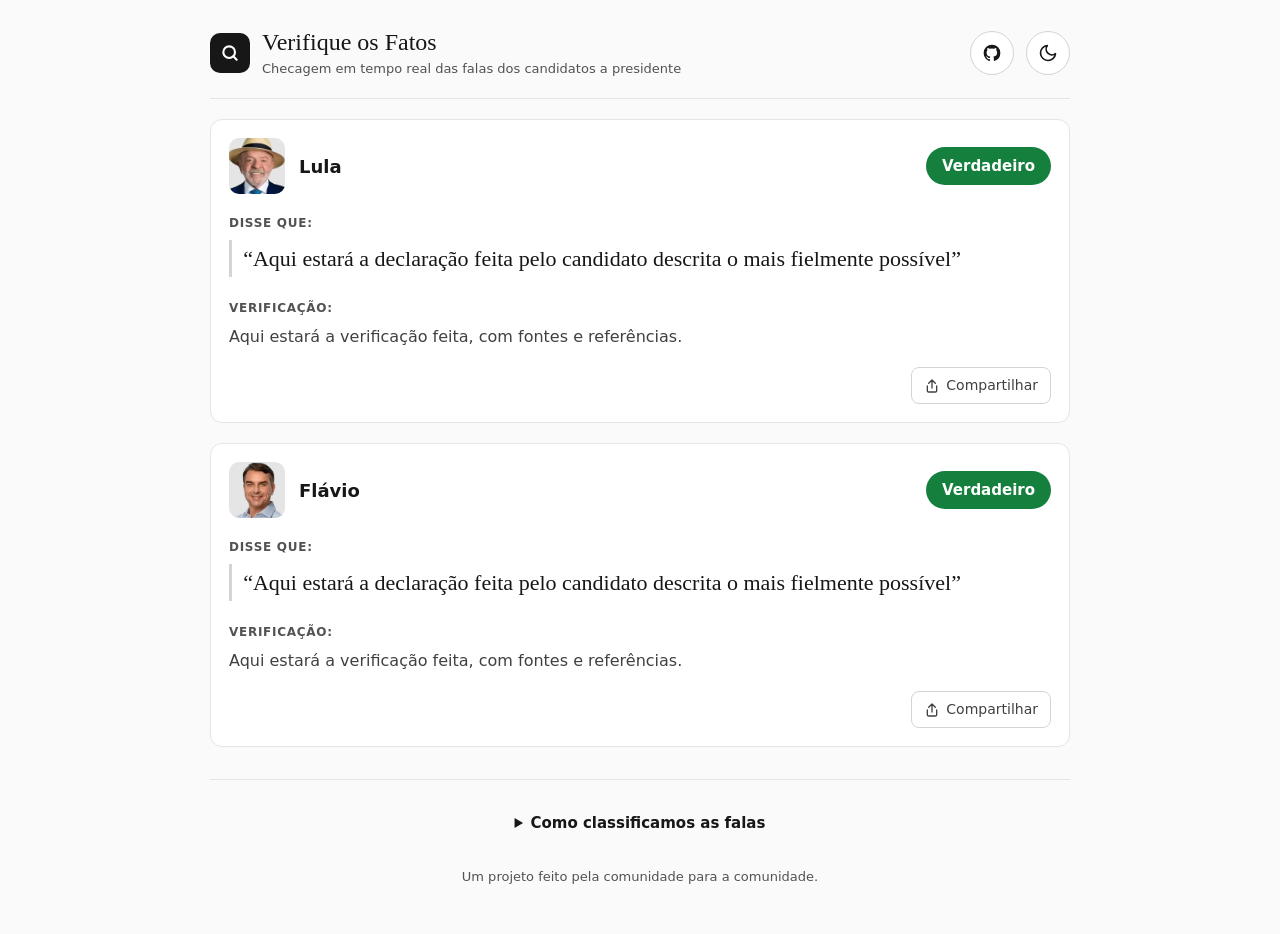
==== index.html @ 81179eda "fix(render): mostra o estado vazio quando o posts.json é esvaziado Quem estava com a página aberta e" ====
<!DOCTYPE html>
<html lang="pt-BR">
<head>
  <meta charset="UTF-8">
  <meta name="viewport" content="width=device-width, initial-scale=1.0">
  <link rel="icon" href="/favicon.ico" sizes="any">
  <link rel="apple-touch-icon" href="/apple-touch-icon.png">
  <link rel="manifest" href="/manifest.json">
  <link rel="stylesheet" href="/normalize.css">
  <link rel="stylesheet" href="/style.css">
  <meta name="theme-color" content="#FAFAFA">
  <script>
    // Applies the theme before first paint: the saved choice, otherwise the system's
    function setTheme(dark) {
      document.documentElement.dataset.theme = dark ? 'dark' : 'light';
      document.querySelector('meta[name=theme-color]').content = dark ? '#0A0A0A' : '#FAFAFA';
    }
    let savedTheme = null;
    try {
      savedTheme = localStorage.getItem('theme');
    } catch {}
    setTheme(savedTheme ? savedTheme === 'dark' : matchMedia('(prefers-color-scheme: dark)').matches);
  </script>

  <title>Verifique os Fatos</title>
<meta name="description" content="Acompanhe a checagem em tempo real das falas e propostas dos candidatos a presidente no debate eleitoral da Globo.">
<link rel="canonical" href="https://verifiqueosfatos.com/">

<!-- Open Graph (WhatsApp, Facebook, LinkedIn, Telegram, Discord) -->
<meta property="og:locale" content="pt_BR">
<meta property="og:url" content="https://verifiqueosfatos.com/">
<meta property="og:title" content="Verifique os Fatos">
<meta property="og:description" content="Acompanhe a checagem em tempo real das falas e propostas dos candidatos a presidente no debate eleitoral da Globo.">
<meta property="og:image" content="https://verifiqueosfatos.com/verifiqueosfatos.png">
<meta property="og:image:secure_url" content="https://verifiqueosfatos.com/verifiqueosfatos.png">
<meta property="og:image:type" content="image/jpeg">
<meta property="og:image:width" content="1200">
<meta property="og:image:height" content="630">
<meta property="og:image:alt" content="Verifique os Fatos">
</head>
<body>
  <div class="layout">
    <header class="top">
      <span class="logo" aria-hidden="true">
        <svg width="20" height="20" viewBox="0 0 24 24" fill="none" stroke="currentColor" stroke-width="2.5" stroke-linecap="round"><circle cx="11" cy="11" r="7"/><path d="m20 20-4-4"/></svg>
      </span>
      <div>
        <h1>Verifique os Fatos</h1>
        <p class="sub">Checagem em tempo real<span class="long"> das falas dos candidatos a presidente</span></p>
      </div>
      <a class="github" href="https://github.com/felippe-regazio/verifiqueosfatos" target="_blank" rel="noopener noreferrer" aria-label="GitHub">
        <svg width="20" height="20" viewBox="0 0 24 24" fill="currentColor" aria-hidden="true"><path d="M12 2A10 10 0 0 0 2 12c0 4.4 2.9 8.2 6.8 9.5.5.1.7-.2.7-.5v-1.7c-2.8.6-3.4-1.3-3.4-1.3-.5-1.2-1.1-1.5-1.1-1.5-.9-.6.1-.6.1-.6 1 .1 1.5 1 1.5 1 .9 1.5 2.3 1.1 2.9.8.1-.6.4-1.1.6-1.3-2.2-.3-4.6-1.1-4.6-5 0-1.1.4-2 1-2.7-.1-.3-.4-1.3.1-2.7 0 0 .8-.3 2.7 1a9.4 9.4 0 0 1 5 0c1.9-1.3 2.7-1 2.7-1 .5 1.4.2 2.4.1 2.7.6.7 1 1.6 1 2.7 0 3.9-2.4 4.7-4.6 5 .4.3.7.9.7 1.9v2.8c0 .3.2.6.7.5A10 10 0 0 0 22 12 10 10 0 0 0 12 2z"/></svg>
      </a>
      <button type="button" class="theme" aria-label="Modo escuro" aria-pressed="false">
        <svg class="moon" width="20" height="20" viewBox="0 0 24 24" fill="none" stroke="currentColor" stroke-width="2" stroke-linecap="round" stroke-linejoin="round" aria-hidden="true"><path d="M21 12.8A9 9 0 1 1 11.2 3a7 7 0 0 0 9.8 9.8z"/></svg>
        <svg class="sun" width="20" height="20" viewBox="0 0 24 24" fill="none" stroke="currentColor" stroke-width="2" stroke-linecap="round" aria-hidden="true"><circle cx="12" cy="12" r="4"/><path d="M12 2v2m0 16v2M4.9 4.9l1.4 1.4m11.4 11.4 1.4 1.4M2 12h2m16 0h2M4.9 19.1l1.4-1.4M17.7 6.3l1.4-1.4"/></svg>
      </button>
    </header>

    <main class="loading"></main>

    <footer class="foot">
      <details class="how">
        <summary>Como classificamos as falas</summary>
        <dl>
          <dt><span class="badge" data-c="1">Verdadeiro</span></dt>
          <dd>A fala confere com os dados de fontes públicas e confiáveis.</dd>
          <dt><span class="badge" data-c="2">Falso</span></dt>
          <dd>A fala contradiz os dados disponíveis.</dd>
          <dt><span class="badge" data-c="3">Parcial</span></dt>
          <dd>Parte da fala confere, mas há exagero, imprecisão ou falta de contexto.</dd>
        </dl>
        <p>A mesma régua vale para todos os candidatos. Só classificamos o que pode ser conferido com dados: opiniões ficam de fora. Cada verificação explica o que foi conferido e onde.</p>
        <p>As checagens são feitas ao vivo, durante o debate, e podem ser revisadas.</p>
      </details>
      <p>Um projeto feito pela comunidade para a comunidade.</p>
    </footer>
  </div>

  <script>
    const labels = {
      // name
      n: {
        1: 'Lula',
        2: 'Flávio',
      },
      // checks
      c: {
        1: 'Verdadeiro',
        2: 'Falso',
        3: 'Parcial'
      },
      // images
      i: {
        1: 'lula.webp',
        2: 'flavio.webp',
      }
    };

    // Keep state in memory
    let currentPosts = [];

    function getLS() {
      try {
        return JSON.parse(localStorage.getItem('data')) || [];
      } catch {
        return [];
      }
    }

    function createCardHTML(item, index) {
      return `
        <article class="card" id="f${index}">
          <header>
            <img src="/${labels.i[item.n]}" alt="" width="56" height="56" decoding="async" loading="lazy">
            <h2>${labels.n[item.n]}</h2>
            <span class="badge" data-c="${item.c}">${labels.c[item.c]}</span>
          </header>
          <span class="label">Disse que:</span>
          <blockquote class="said">
            <p>${escapeHTML(item.t)}</p>
          </blockquote>
          <span class="label">Verificação:</span>
          <p>${escapeHTML(item.v)}</p>
          ${createSourcesHTML(item.s)}
          <button class="share" type="button" data-index="${index}">
            <svg viewBox="0 0 24 24" width="16" height="16" fill="none" stroke="currentColor" stroke-width="2" stroke-linecap="round" stroke-linejoin="round" aria-hidden="true"><path d="M12 15V3m0 0L7 8m5-5 5 5M5 12v7a2 2 0 0 0 2 2h10a2 2 0 0 0 2-2v-7"/></svg>
            <span>Compartilhar</span>
          </button>
        </article>
      `;
    }

    function canRender(item) {
      return !!(item && labels.n[item.n] && labels.c[item.c] && item.t != null && item.t !== '');
    }

    function render(newData, containerSelector = 'main') {
      const items = (Array.isArray(newData) ? newData : getLS()).filter(canRender);

      // Nothing to show: leave <main> truly empty so main:empty shows the empty-state message
      if (!items.length) {
        document.querySelector(containerSelector).innerHTML = '';
        currentPosts = [];
        return;
      }

      // 1. Skip completely if the content hasn't changed at all
      if (JSON.stringify(items) === JSON.stringify(currentPosts)) {
        return;
      }

      const mainTarget = document.querySelector(containerSelector);
      if (!mainTarget) return;

      // Ensure the .article-grid wrapper exists
      let grid = mainTarget.querySelector('.article-grid');
      if (!grid) {
        grid = document.createElement('div');
        grid.className = 'article-grid';
        mainTarget.appendChild(grid);
      }

      // 2. If memory is empty (initial page load), render everything
      if (currentPosts.length === 0) {
        grid.innerHTML = items.map(createCardHTML).join('');
      } else {
        const y = window.scrollY;
        const cards = grid.children;
        for (let i = 0; i < items.length; i++) {
          const prev = currentPosts[i];
          const item = items[i];
          if (cards[i] && prev && JSON.stringify(prev) === JSON.stringify(item)) continue;
          const html = createCardHTML(item, i).trim();
          if (cards[i]) cards[i].outerHTML = html;
          else grid.insertAdjacentHTML('beforeend', html);
        }
        while (cards.length > items.length) cards[cards.length - 1].remove();
        if (window.scrollY !== y) window.scrollTo(0, y);
      }

      // Update in-memory reference
      currentPosts = items;

      const shared = location.hash && document.getElementById(location.hash.slice(1));
      if (shared) {
        shared.classList.add('shared');
        history.replaceState(null, '', location.pathname);
        setTimeout(() => shared.scrollIntoView({ block: 'center' }), 400);
      }
    }

    function createSourcesHTML(sources) {
      const links = (Array.isArray(sources) ? sources : [])
        .map(u => { try { return new URL(u); } catch {} })
        .filter(u => u && (u.protocol === 'https:' || u.protocol === 'http:'))
        .map(u => `<li><a href="${escapeHTML(u.href)}" target="_blank" rel="noopener noreferrer">${escapeHTML(u.hostname.replace(/^www\./, ''))}</a></li>`);
      return links.length ? `<span class="label">Fontes:</span><ul class="sources">${links.join('')}</ul>` : '';
    }

    function escapeHTML(str) {
      return String(str ?? '').replace(/[&<>'"]/g,
        tag => ({ '&': '&amp;', '<': '&lt;', '>': '&gt;', "'": '&#39;', '"': '&quot;' }[tag] || tag)
      );
    }

    function generateAlphanumeric(length = 6) {
      const chars = 'ABCDEFGHIJKLMNOPQRSTUVWXYZabcdefghijklmnopqrstuvwxyz0123456789';
      let result = '';
      for (let i = 0; i < length; i++) {
        result += chars.charAt(Math.floor(Math.random() * chars.length));
      }
      return result;
    }
    
    const DELAY = 15000;
    const NOW = new Date();
    const INTERVAL = DELAY + NOW.getSeconds();    
    const URI_POSTS_JSON = '/posts.json';

    function update() {
      return fetch(`${URI_POSTS_JSON}?v=${generateAlphanumeric()}`)
        .then(r => r.json())
        .then(data => {
          // First answer from the server: from now on an empty list really means "nothing yet"
          document.querySelector('main').classList.remove('loading');

          if (!Array.isArray(data)) return;

          if (!data.length) {
            window.localStorage.removeItem('data');
            render([]);
          }

          if (data && data.length) {
            // Save to localStorage and update DOM incrementally
            localStorage.setItem('data', JSON.stringify(data));
            render(data);
          }
        })
        .catch(console.error);
    }

    const themeButton = document.querySelector('.theme');
    themeButton.setAttribute('aria-pressed', document.documentElement.dataset.theme === 'dark');
    themeButton.onclick = () => {
      const dark = themeButton.getAttribute('aria-pressed') !== 'true';
      setTheme(dark);
      themeButton.setAttribute('aria-pressed', dark);
      try {
        localStorage.setItem('theme', dark ? 'dark' : 'light');
      } catch {}
    };

    document.addEventListener('click', async (e) => {
      const btn = e.target.closest('.share');
      const item = btn && currentPosts[btn.dataset.index];
      if (!item) return;

      const title = `Veja se ${labels.n[item.n]} falou a verdade`;
      const text = `${labels.n[item.n]} disse que: "${item.t}"\n\nSerá que é verdade? Veja a checagem:`;
      const url = `${location.origin}/#f${btn.dataset.index}`;

      if (navigator.share) {
        navigator.share({ title, text, url }).catch(() => {});
        return;
      }

      try {
        await navigator.clipboard.writeText(`${text}\n${url}`);
        const label = btn.querySelector('span');
        label.textContent = 'Copiado!';
        setTimeout(() => label.textContent = 'Compartilhar', 2000);
      } catch {}
    });

    // Initial render from localStorage, then perform first fetch
    render();
    // Live region is enabled only after the first cards settle (screen readers
    // announce DOM changes asynchronously), so just checks that arrive later are read
    update().then(() => setTimeout(() => document.querySelector('main').setAttribute('aria-live', 'polite'), 1000));
    setInterval(update, INTERVAL);
  </script>

  <script>
    if ('serviceWorker' in navigator) {
      window.addEventListener('load', () => {
        navigator.serviceWorker.register('./sw.js');
      });
    }
  </script>
</body>
</html>
---- style.css ----
:root {
  --bg: #FAFAFA;
  --surface: #FFFFFF;
  --ink: #171717;
  --ink2: #404040;
  --muted: #525252;
  --line: #E5E5E5;
  --line2: #D4D4D4;
  --soft: #F5F5F5;
  --inv-bg: #171717;
  --inv-fg: #FFFFFF;
  --link: #1D4ED8;
  --serif: Georgia, "Times New Roman", serif;
  color-scheme: light;
}

[data-theme="dark"] {
  --bg: #0A0A0A;
  --surface: #171717;
  --ink: #FAFAFA;
  --ink2: #D4D4D4;
  --muted: #A3A3A3;
  --line: #2E2E2E;
  --line2: #404040;
  --soft: #262626;
  --inv-bg: #FAFAFA;
  --inv-fg: #171717;
  --link: #93C5FD;
  color-scheme: dark;
}

* {
  box-sizing: border-box;
}

body {
  background: var(--bg);
  color: var(--ink);
  font: 16px/1.5 system-ui, -apple-system, "Segoe UI", Roboto, sans-serif;
}

:focus-visible {
  outline: 2px solid var(--ink);
  outline-offset: 2px;
}

.layout {
  max-width: 908px;
  margin: 0 auto;
  padding: 28px 24px 48px;
}

/* Header */
.top {
  display: flex;
  align-items: center;
  gap: 12px;
  padding-bottom: 20px;
  margin-bottom: 20px;
  border-bottom: 1px solid var(--line);
}

.logo {
  flex: none;
  display: grid;
  place-items: center;
  width: 40px;
  height: 40px;
  border-radius: 10px;
  background: var(--inv-bg);
  color: var(--inv-fg);
}

h1 {
  margin: 0;
  font: 400 24px/1.2 var(--serif);
}

.github,
.theme {
  flex: none;
  display: grid;
  place-items: center;
  width: 44px;
  height: 44px;
  padding: 0;
  background: var(--surface);
  border: 1px solid var(--line2);
  border-radius: 50%;
  color: var(--ink);
  cursor: pointer;
}

.github {
  margin-left: auto;
}

.sun,
[data-theme="dark"] .moon {
  display: none;
}

[data-theme="dark"] .sun {
  display: block;
}

.sub {
  margin: 2px 0 0;
  font-size: 13px;
  color: var(--muted);
}

main:empty::after {
  content: 'Nada por aqui ainda... verifique novamente daqui alguns minutos.';
  color: var(--muted);
}

/* Primeira visita: enquanto o posts.json não chega, não dizer que está vazio */
main.loading:empty::after {
  content: 'Carregando as checagens…';
}

/* Footer */
.foot {
  margin-top: 32px;
  padding-top: 20px;
  border-top: 1px solid var(--line);
  color: var(--muted);
  font-size: 13px;
  text-align: center;
}

.foot p {
  margin: 0;
}

/* Como classificamos: o critério de cada selo, sem JS */
.how {
  max-width: 560px;
  margin: 0 auto 20px;
  color: var(--ink2);
  font-size: 15px;
  text-align: left;
}

.how summary {
  padding: 12px 0;
  color: var(--ink);
  font-weight: 600;
  text-align: center;
  cursor: pointer;
}

.how dl {
  display: grid;
  grid-template-columns: auto 1fr;
  align-items: center;
  gap: 12px 14px;
  margin: 8px 0 16px;
}

.how dd {
  margin: 0;
}

.foot .how p {
  margin-bottom: 10px;
}

/* Cards */
.article-grid {
  display: flex;
  flex-direction: column;
  gap: 20px;
}

.card {
  padding: 18px;
  background: var(--surface);
  border: 1px solid var(--line);
  border-radius: 12px;
  overflow-wrap: anywhere;
}

.card header {
  display: flex;
  align-items: center;
  gap: 14px;
  margin-bottom: 20px;
}

.card img {
  flex: none;
  width: 56px;
  height: 56px;
  border-radius: 10px;
  object-fit: cover;
  background: var(--line);
}

.card h2 {
  flex: 1;
  margin: 0;
  font-size: 18px;
  font-weight: 600;
}

.badge {
  flex: none;
  display: inline-flex;
  align-items: center;
  height: 38px;
  padding: 0 16px;
  background: var(--tone);
  border-radius: 99px;
  color: #FFFFFF;
  font-size: 15px;
  font-weight: 600;
}


[data-c="1"] { --tone: #15803D; }
[data-c="2"] { --tone: #B91C1C; }
[data-c="3"] { --tone: #C2410C; }

.label {
  display: block;
  margin-bottom: 8px;
  color: var(--muted);
  font-size: 12px;
  font-weight: 600;
  letter-spacing: .06em;
  text-transform: uppercase;
}

.said {
  margin: 0 0 22px;
  padding: 2px 0 2px 20px;
  border-left: 3px solid var(--line2);
}

.said p {
  margin: 0;
  font: 22px/1.5 var(--serif);
  quotes: "\201C" "\201D";
}

.said p::before {
  content: open-quote;
  margin-left: -0.4em;
}

.said p::after {
  content: close-quote;
}

.card > p {
  margin: 0;
  color: var(--ink2);
}

.card > p + .label {
  margin-top: 22px;
}

.sources {
  display: flex;
  flex-wrap: wrap;
  gap: 8px;
  margin: 0;
  padding: 0;
  list-style: none;
}

.sources a {
  display: inline-block;
  padding: 5px 10px;
  background: color-mix(in srgb, var(--link) 10%, transparent);
  border-radius: 8px;
  color: var(--link);
  font-size: 14px;
  font-weight: 500;
  text-decoration: none;
  transition: background .15s;
}

.sources a::after {
  content: ' \2197';
}

.sources a:hover {
  background: color-mix(in srgb, var(--link) 18%, transparent);
  text-decoration: underline;
}

.sources a:focus-visible {
  outline: 2px solid var(--link);
  outline-offset: 2px;
}

.card.shared {
  border-color: var(--ink);
  box-shadow: 0 0 0 1px var(--ink);
}

.share {
  display: flex;
  align-items: center;
  gap: 6px;
  margin: 18px 0 0 auto;
  padding: 7px 12px;
  background: none;
  border: 1px solid var(--line2);
  border-radius: 8px;
  color: var(--ink2);
  font: inherit;
  font-size: 14px;
  font-weight: 500;
  cursor: pointer;
}

.share:hover {
  border-color: var(--ink);
  color: var(--ink);
}

.share:focus-visible {
  outline: 2px solid var(--ink);
  outline-offset: 2px;
}

@media (max-width: 600px) {
  .layout {
    padding: 20px 20px 40px;
  }

  .top {
    padding-bottom: 16px;
    margin-bottom: 16px;
  }

  h1 {
    font-size: 21px;
  }

  .article-grid {
    gap: 16px;
  }

  .card {
    padding: 12px;
    border-radius: 10px;
  }

  .card header {
    gap: 12px;
  }

  .card img {
    width: 48px;
    height: 48px;
  }

  .card h2 {
    font-size: 17px;
  }

  .said {
    margin-bottom: 20px;
    padding-left: 16px;
  }

  .said p {
    font-size: 20px;
    line-height: 1.45;
  }

  .card > p {
    font-size: 15px;
    line-height: 1.6;
  }

  .long {
    display: none;
  }
}
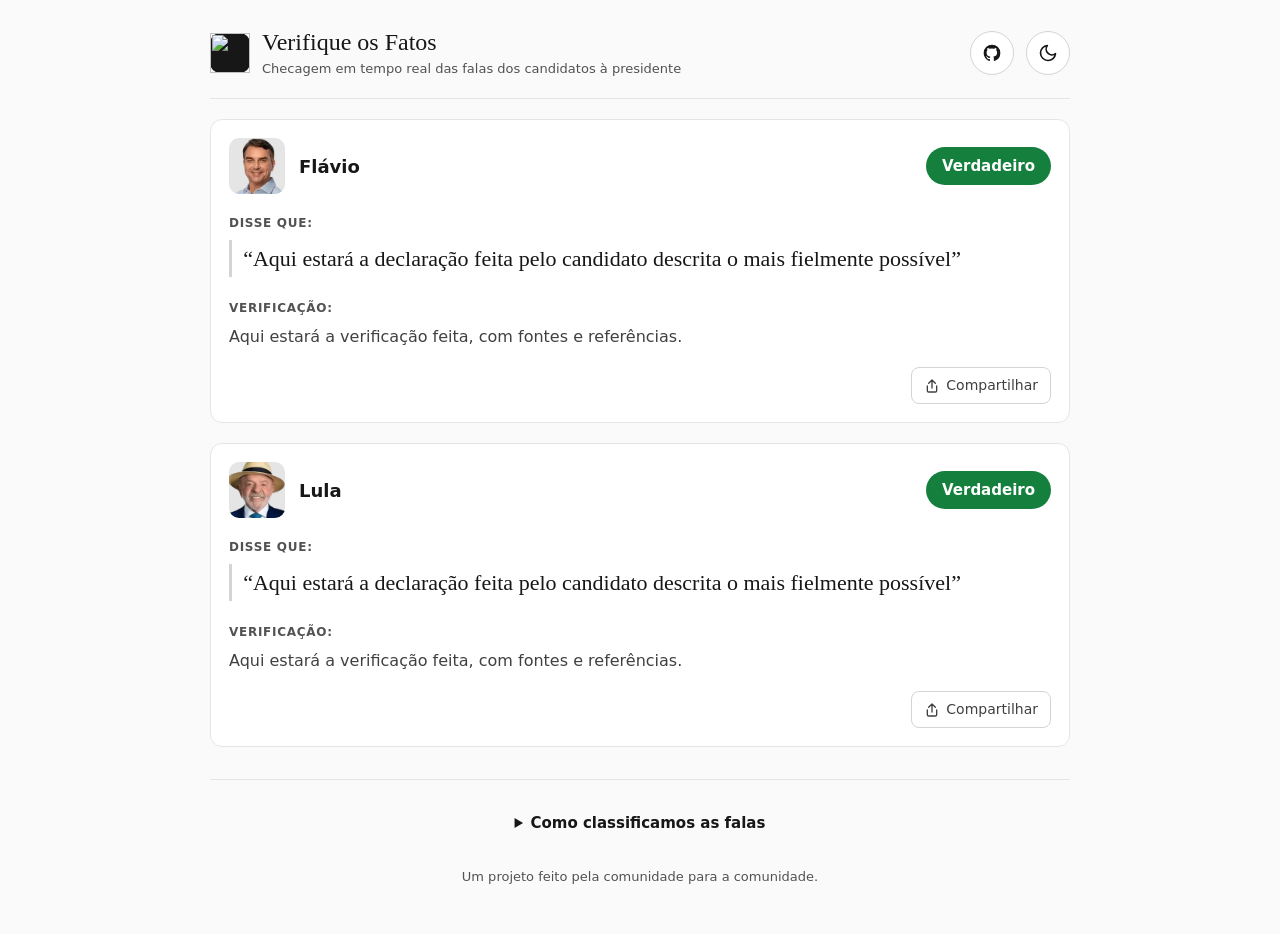
==== commit 1217142e: "fix(polling): aborta a request do posts.json após 10s Uma request pendurada (rede do celular oscilan" ====
--- a/index.html
+++ b/index.html
@@ -23,17 +23,17 @@
   </script>
 
   <title>Verifique os Fatos</title>
-<meta name="description" content="Acompanhe a checagem em tempo real das falas e propostas dos candidatos a presidente no debate eleitoral da Globo.">
+<meta name="description" content="Acompanhe a checagem em tempo real das falas e propostas dos candidatos à presidente no debate eleitoral da Globo.">
 <link rel="canonical" href="https://verifiqueosfatos.com/">
 
 <!-- Open Graph (WhatsApp, Facebook, LinkedIn, Telegram, Discord) -->
 <meta property="og:locale" content="pt_BR">
 <meta property="og:url" content="https://verifiqueosfatos.com/">
 <meta property="og:title" content="Verifique os Fatos">
-<meta property="og:description" content="Acompanhe a checagem em tempo real das falas e propostas dos candidatos a presidente no debate eleitoral da Globo.">
-<meta property="og:image" content="https://verifiqueosfatos.com/verifiqueosfatos.png">
-<meta property="og:image:secure_url" content="https://verifiqueosfatos.com/verifiqueosfatos.png">
-<meta property="og:image:type" content="image/jpeg">
+<meta property="og:description" content="Acompanhe a checagem em tempo real das falas e propostas dos candidatos à presidente no debate eleitoral da Globo.">
+<meta property="og:image" content="https://verifiqueosfatos.com/verifique-os-fatos.png">
+<meta property="og:image:secure_url" content="https://verifiqueosfatos.com/verifique-os-fatos.png">
+<meta property="og:image:type" content="image/png">
 <meta property="og:image:width" content="1200">
 <meta property="og:image:height" content="630">
 <meta property="og:image:alt" content="Verifique os Fatos">
@@ -42,11 +42,11 @@
   <div class="layout">
     <header class="top">
       <span class="logo" aria-hidden="true">
-        <svg width="20" height="20" viewBox="0 0 24 24" fill="none" stroke="currentColor" stroke-width="2.5" stroke-linecap="round"><circle cx="11" cy="11" r="7"/><path d="m20 20-4-4"/></svg>
+        <img src="/icon.png" alt="" width="40" height="40" />  
       </span>
       <div>
         <h1>Verifique os Fatos</h1>
-        <p class="sub">Checagem em tempo real<span class="long"> das falas dos candidatos a presidente</span></p>
+        <p class="sub">Checagem em tempo real<span class="long"> das falas dos candidatos à presidente</span></p>
       </div>
       <a class="github" href="https://github.com/felippe-regazio/verifiqueosfatos" target="_blank" rel="noopener noreferrer" aria-label="GitHub">
         <svg width="20" height="20" viewBox="0 0 24 24" fill="currentColor" aria-hidden="true"><path d="M12 2A10 10 0 0 0 2 12c0 4.4 2.9 8.2 6.8 9.5.5.1.7-.2.7-.5v-1.7c-2.8.6-3.4-1.3-3.4-1.3-.5-1.2-1.1-1.5-1.1-1.5-.9-.6.1-.6.1-.6 1 .1 1.5 1 1.5 1 .9 1.5 2.3 1.1 2.9.8.1-.6.4-1.1.6-1.3-2.2-.3-4.6-1.1-4.6-5 0-1.1.4-2 1-2.7-.1-.3-.4-1.3.1-2.7 0 0 .8-.3 2.7 1a9.4 9.4 0 0 1 5 0c1.9-1.3 2.7-1 2.7-1 .5 1.4.2 2.4.1 2.7.6.7 1 1.6 1 2.7 0 3.9-2.4 4.7-4.6 5 .4.3.7.9.7 1.9v2.8c0 .3.2.6.7.5A10 10 0 0 0 22 12 10 10 0 0 0 12 2z"/></svg>
@@ -57,7 +57,7 @@
       </button>
     </header>
 
-    <main class="loading"></main>
+    <main class="article-grid loading"></main>
 
     <footer class="foot">
       <details class="how">
@@ -77,6 +77,8 @@
     </footer>
   </div>
 
+  <button id="more" type="button" hidden></button>
+
   <script>
     const labels = {
       // name
@@ -97,98 +99,14 @@
       }
     };
 
-    // Keep state in memory
+    const main = document.querySelector('main');
+    const more = document.getElementById('more');
+
+    // Rendered cards keyed by their content, so unchanged posts are never re-created
+    let nodes = new Map();
+    let lastRaw = null;
+    let unseen = 0;
     let currentPosts = [];
-
-    function getLS() {
-      try {
-        return JSON.parse(localStorage.getItem('data')) || [];
-      } catch {
-        return [];
-      }
-    }
-
-    function createCardHTML(item, index) {
-      return `
-        <article class="card" id="f${index}">
-          <header>
-            <img src="/${labels.i[item.n]}" alt="" width="56" height="56" decoding="async" loading="lazy">
-            <h2>${labels.n[item.n]}</h2>
-            <span class="badge" data-c="${item.c}">${labels.c[item.c]}</span>
-          </header>
-          <span class="label">Disse que:</span>
-          <blockquote class="said">
-            <p>${escapeHTML(item.t)}</p>
-          </blockquote>
-          <span class="label">Verificação:</span>
-          <p>${escapeHTML(item.v)}</p>
-          ${createSourcesHTML(item.s)}
-          <button class="share" type="button" data-index="${index}">
-            <svg viewBox="0 0 24 24" width="16" height="16" fill="none" stroke="currentColor" stroke-width="2" stroke-linecap="round" stroke-linejoin="round" aria-hidden="true"><path d="M12 15V3m0 0L7 8m5-5 5 5M5 12v7a2 2 0 0 0 2 2h10a2 2 0 0 0 2-2v-7"/></svg>
-            <span>Compartilhar</span>
-          </button>
-        </article>
-      `;
-    }
-
-    function canRender(item) {
-      return !!(item && labels.n[item.n] && labels.c[item.c] && item.t != null && item.t !== '');
-    }
-
-    function render(newData, containerSelector = 'main') {
-      const items = (Array.isArray(newData) ? newData : getLS()).filter(canRender);
-
-      // Nothing to show: leave <main> truly empty so main:empty shows the empty-state message
-      if (!items.length) {
-        document.querySelector(containerSelector).innerHTML = '';
-        currentPosts = [];
-        return;
-      }
-
-      // 1. Skip completely if the content hasn't changed at all
-      if (JSON.stringify(items) === JSON.stringify(currentPosts)) {
-        return;
-      }
-
-      const mainTarget = document.querySelector(containerSelector);
-      if (!mainTarget) return;
-
-      // Ensure the .article-grid wrapper exists
-      let grid = mainTarget.querySelector('.article-grid');
-      if (!grid) {
-        grid = document.createElement('div');
-        grid.className = 'article-grid';
-        mainTarget.appendChild(grid);
-      }
-
-      // 2. If memory is empty (initial page load), render everything
-      if (currentPosts.length === 0) {
-        grid.innerHTML = items.map(createCardHTML).join('');
-      } else {
-        const y = window.scrollY;
-        const cards = grid.children;
-        for (let i = 0; i < items.length; i++) {
-          const prev = currentPosts[i];
-          const item = items[i];
-          if (cards[i] && prev && JSON.stringify(prev) === JSON.stringify(item)) continue;
-          const html = createCardHTML(item, i).trim();
-          if (cards[i]) cards[i].outerHTML = html;
-          else grid.insertAdjacentHTML('beforeend', html);
-        }
-        while (cards.length > items.length) cards[cards.length - 1].remove();
-        if (window.scrollY !== y) window.scrollTo(0, y);
-      }
-
-      // Update in-memory reference
-      currentPosts = items;
-
-      const shared = location.hash && document.getElementById(location.hash.slice(1));
-      if (shared) {
-        shared.classList.add('shared');
-        history.replaceState(null, '', location.pathname);
-        setTimeout(() => shared.scrollIntoView({ block: 'center' }), 400);
-      }
-    }
 
     function createSourcesHTML(sources) {
       const links = (Array.isArray(sources) ? sources : [])
@@ -204,41 +122,135 @@
       );
     }
 
-    function generateAlphanumeric(length = 6) {
-      const chars = 'ABCDEFGHIJKLMNOPQRSTUVWXYZabcdefghijklmnopqrstuvwxyz0123456789';
-      let result = '';
-      for (let i = 0; i < length; i++) {
-        result += chars.charAt(Math.floor(Math.random() * chars.length));
-      }
-      return result;
-    }
-    
+    function createCard(item) {
+      const el = document.createElement('article');
+      el.className = 'card';
+      el.innerHTML = `
+        <header>
+          <img src="/${labels.i[item.n]}" alt="" width="56" height="56" decoding="async" loading="lazy">
+          <h2>${labels.n[item.n]}</h2>
+          <span class="badge" data-c="${item.c}">${labels.c[item.c] || '?'}</span>
+        </header>
+        <span class="label">Disse que:</span>
+        <blockquote class="said">
+          <p>${escapeHTML(item.t)}</p>
+        </blockquote>
+        <span class="label">Verificação:</span>
+        <p>${escapeHTML(item.v)}</p>
+        ${createSourcesHTML(item.s)}
+        <button class="share" type="button">
+          <svg viewBox="0 0 24 24" width="16" height="16" fill="none" stroke="currentColor" stroke-width="2" stroke-linecap="round" stroke-linejoin="round" aria-hidden="true"><path d="M12 15V3m0 0L7 8m5-5 5 5M5 12v7a2 2 0 0 0 2 2h10a2 2 0 0 0 2-2v-7"/></svg>
+          <span>Compartilhar</span>
+        </button>`;
+      el.addEventListener('animationend', () => el.classList.remove('new'), { once: true });
+      return el;
+    }
+
+    function canRender(item) {
+      return !!(item && labels.n[item.n] && labels.c[item.c] && item.t != null && item.t !== '');
+    }
+
+    // Renders posts newest-first. Returns false if raw is not a valid posts array.
+    function render(raw) {
+      if (raw === lastRaw) return true;
+
+      let items;
+      try { items = JSON.parse(raw); } catch { return false; }
+      if (!Array.isArray(items)) return false;
+
+      // Nothing on screen yet (first visit boots with an empty list): don't animate everything
+      const first = nodes.size === 0;
+      const next = new Map();
+      const list = [];
+      let added = 0;
+
+      for (let i = items.length - 1; i >= 0; i--) {
+        const item = items[i];
+        if (!canRender(item)) continue;
+
+        const base = JSON.stringify(item);
+        let key = base;
+        for (let d = 1; next.has(key); d++) key = base + '#' + d;
+
+        let el = nodes.get(key);
+        if (!el) {
+          el = createCard(item);
+          if (!first) {
+            el.classList.add('new');
+            added++;
+          }
+        }
+        // The index in posts.json is the share link's id, and it shifts when a post is removed
+        el.id = `f${i}`;
+        el.querySelector('.share').dataset.index = i;
+        next.set(key, el);
+        list.push(el);
+      }
+
+      // Move/insert only what changed; leftover nodes at the end were removed from posts.json
+      let ref = main.firstChild;
+      for (const el of list) {
+        if (el === ref) ref = ref.nextSibling;
+        else main.insertBefore(el, ref);
+      }
+      while (ref) {
+        const n = ref.nextSibling;
+        ref.remove();
+        ref = n;
+      }
+
+      nodes = next;
+      lastRaw = raw;
+      currentPosts = items;
+
+      const shared = location.hash && document.getElementById(location.hash.slice(1));
+      if (shared) {
+        shared.classList.add('shared');
+        history.replaceState(null, '', location.pathname);
+        setTimeout(() => shared.scrollIntoView({ block: 'center' }), 400);
+      }
+
+      if (added && window.scrollY > main.offsetTop) {
+        unseen += added;
+        more.textContent = `↑ ${unseen} ${unseen > 1 ? 'novas verificações' : 'nova verificação'}`;
+        more.hidden = false;
+      }
+      return true;
+    }
+
     const DELAY = 15000;
-    const NOW = new Date();
-    const INTERVAL = DELAY + NOW.getSeconds();    
     const URI_POSTS_JSON = '/posts.json';
 
+    let timer, busy;
+
+    // Polls only while the tab is visible: hidden tabs cost zero requests
     function update() {
-      return fetch(`${URI_POSTS_JSON}?v=${generateAlphanumeric()}`)
-        .then(r => r.json())
-        .then(data => {
+      clearTimeout(timer);
+      if (busy || document.hidden) return Promise.resolve();
+      busy = true;
+
+      // A hung request would keep busy set and block every later update
+      const signal = AbortSignal.timeout ? AbortSignal.timeout(10000) : undefined;
+
+      return fetch(`${URI_POSTS_JSON}?v=${Date.now()}`, { signal })
+        .then(r => {
+          if (!r.ok) throw r.status;
+          return r.text();
+        })
+        .then(raw => {
           // First answer from the server: from now on an empty list really means "nothing yet"
-          document.querySelector('main').classList.remove('loading');
-
-          if (!Array.isArray(data)) return;
-
-          if (!data.length) {
-            window.localStorage.removeItem('data');
-            render([]);
-          }
-
-          if (data && data.length) {
-            // Save to localStorage and update DOM incrementally
-            localStorage.setItem('data', JSON.stringify(data));
-            render(data);
+          main.classList.remove('loading');
+
+          if (raw !== lastRaw && render(raw)) {
+            try { localStorage.setItem('data', raw); } catch {}
           }
         })
-        .catch(console.error);
+        .catch(console.error)
+        .finally(() => {
+          busy = false;
+          // Jitter spreads clients so they don't hit the host in sync
+          if (!document.hidden) timer = setTimeout(update, DELAY + Math.random() * 5000);
+        });
     }
 
     const themeButton = document.querySelector('.theme');
@@ -274,12 +286,35 @@
       } catch {}
     });
 
+    more.addEventListener('click', () => window.scrollTo({ top: 0, behavior: 'smooth' }));
+    window.addEventListener('scroll', () => {
+      if (unseen && window.scrollY <= main.offsetTop) {
+        unseen = 0;
+        more.hidden = true;
+      }
+    }, { passive: true });
+
+    document.addEventListener('visibilitychange', update);
+    window.addEventListener('online', update);
+
     // Initial render from localStorage, then perform first fetch
-    render();
+    let saved = null;
+    try { saved = localStorage.getItem('data'); } catch {}
+    render(saved || '[]');
     // Live region is enabled only after the first cards settle (screen readers
     // announce DOM changes asynchronously), so just checks that arrive later are read
     update().then(() => setTimeout(() => document.querySelector('main').setAttribute('aria-live', 'polite'), 1000));
-    setInterval(update, INTERVAL);
+    // Keeps the screen on while the page is visible, so the phone doesn't sleep
+    // during the debate. The browser releases the lock when the tab is hidden,
+    // so it's requested again on return. Fails silently where unsupported.
+    function keepScreenOn() {
+      if ('wakeLock' in navigator && document.visibilityState === 'visible') {
+        navigator.wakeLock.request('screen').catch(() => {});
+      }
+    }
+
+    keepScreenOn();
+    document.addEventListener('visibilitychange', keepScreenOn);
   </script>
 
   <script>
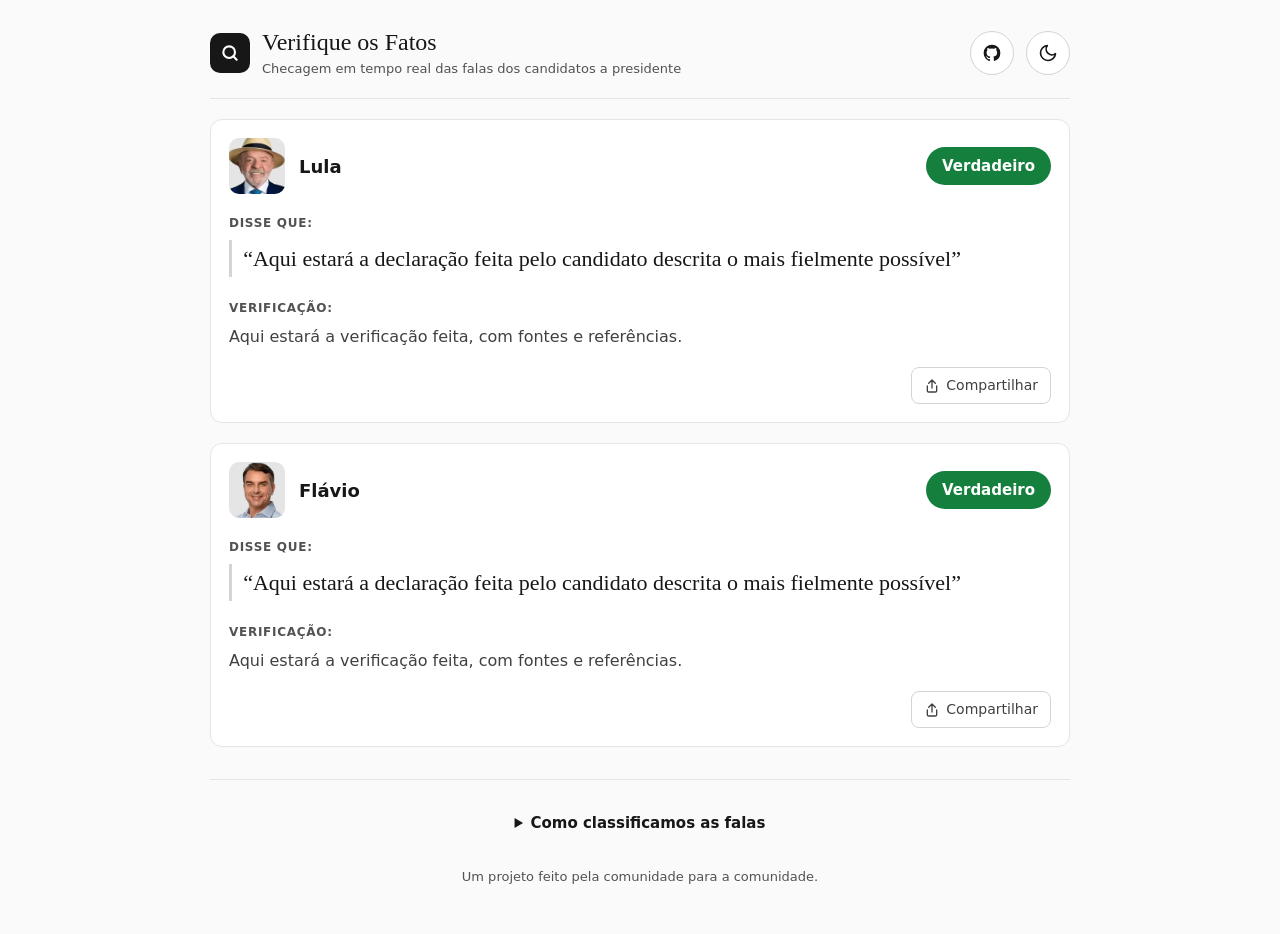
==== commit ec3a0b51: "Merge pull request #1 from felippe-regazio/main Sync" ====
--- a/index.html
+++ b/index.html
@@ -23,17 +23,17 @@
   </script>
 
   <title>Verifique os Fatos</title>
-<meta name="description" content="Acompanhe a checagem em tempo real das falas e propostas dos candidatos à presidente no debate eleitoral da Globo.">
+<meta name="description" content="Acompanhe a checagem em tempo real das falas e propostas dos candidatos a presidente no debate eleitoral da Globo.">
 <link rel="canonical" href="https://verifiqueosfatos.com/">
 
 <!-- Open Graph (WhatsApp, Facebook, LinkedIn, Telegram, Discord) -->
 <meta property="og:locale" content="pt_BR">
 <meta property="og:url" content="https://verifiqueosfatos.com/">
 <meta property="og:title" content="Verifique os Fatos">
-<meta property="og:description" content="Acompanhe a checagem em tempo real das falas e propostas dos candidatos à presidente no debate eleitoral da Globo.">
-<meta property="og:image" content="https://verifiqueosfatos.com/verifique-os-fatos.png">
-<meta property="og:image:secure_url" content="https://verifiqueosfatos.com/verifique-os-fatos.png">
-<meta property="og:image:type" content="image/png">
+<meta property="og:description" content="Acompanhe a checagem em tempo real das falas e propostas dos candidatos a presidente no debate eleitoral da Globo.">
+<meta property="og:image" content="https://verifiqueosfatos.com/verifiqueosfatos.png">
+<meta property="og:image:secure_url" content="https://verifiqueosfatos.com/verifiqueosfatos.png">
+<meta property="og:image:type" content="image/jpeg">
 <meta property="og:image:width" content="1200">
 <meta property="og:image:height" content="630">
 <meta property="og:image:alt" content="Verifique os Fatos">
@@ -42,11 +42,11 @@
   <div class="layout">
     <header class="top">
       <span class="logo" aria-hidden="true">
-        <img src="/icon.png" alt="" width="40" height="40" />  
+        <svg width="20" height="20" viewBox="0 0 24 24" fill="none" stroke="currentColor" stroke-width="2.5" stroke-linecap="round"><circle cx="11" cy="11" r="7"/><path d="m20 20-4-4"/></svg>
       </span>
       <div>
         <h1>Verifique os Fatos</h1>
-        <p class="sub">Checagem em tempo real<span class="long"> das falas dos candidatos à presidente</span></p>
+        <p class="sub">Checagem em tempo real<span class="long"> das falas dos candidatos a presidente</span></p>
       </div>
       <a class="github" href="https://github.com/felippe-regazio/verifiqueosfatos" target="_blank" rel="noopener noreferrer" aria-label="GitHub">
         <svg width="20" height="20" viewBox="0 0 24 24" fill="currentColor" aria-hidden="true"><path d="M12 2A10 10 0 0 0 2 12c0 4.4 2.9 8.2 6.8 9.5.5.1.7-.2.7-.5v-1.7c-2.8.6-3.4-1.3-3.4-1.3-.5-1.2-1.1-1.5-1.1-1.5-.9-.6.1-.6.1-.6 1 .1 1.5 1 1.5 1 .9 1.5 2.3 1.1 2.9.8.1-.6.4-1.1.6-1.3-2.2-.3-4.6-1.1-4.6-5 0-1.1.4-2 1-2.7-.1-.3-.4-1.3.1-2.7 0 0 .8-.3 2.7 1a9.4 9.4 0 0 1 5 0c1.9-1.3 2.7-1 2.7-1 .5 1.4.2 2.4.1 2.7.6.7 1 1.6 1 2.7 0 3.9-2.4 4.7-4.6 5 .4.3.7.9.7 1.9v2.8c0 .3.2.6.7.5A10 10 0 0 0 22 12 10 10 0 0 0 12 2z"/></svg>
@@ -57,7 +57,7 @@
       </button>
     </header>
 
-    <main class="article-grid loading"></main>
+    <main class="loading"></main>
 
     <footer class="foot">
       <details class="how">
@@ -77,8 +77,6 @@
     </footer>
   </div>
 
-  <button id="more" type="button" hidden></button>
-
   <script>
     const labels = {
       // name
@@ -99,14 +97,98 @@
       }
     };
 
-    const main = document.querySelector('main');
-    const more = document.getElementById('more');
-
-    // Rendered cards keyed by their content, so unchanged posts are never re-created
-    let nodes = new Map();
-    let lastRaw = null;
-    let unseen = 0;
+    // Keep state in memory
     let currentPosts = [];
+
+    function getLS() {
+      try {
+        return JSON.parse(localStorage.getItem('data')) || [];
+      } catch {
+        return [];
+      }
+    }
+
+    function createCardHTML(item, index) {
+      return `
+        <article class="card" id="f${index}">
+          <header>
+            <img src="/${labels.i[item.n]}" alt="" width="56" height="56" decoding="async" loading="lazy">
+            <h2>${labels.n[item.n]}</h2>
+            <span class="badge" data-c="${item.c}">${labels.c[item.c]}</span>
+          </header>
+          <span class="label">Disse que:</span>
+          <blockquote class="said">
+            <p>${escapeHTML(item.t)}</p>
+          </blockquote>
+          <span class="label">Verificação:</span>
+          <p>${escapeHTML(item.v)}</p>
+          ${createSourcesHTML(item.s)}
+          <button class="share" type="button" data-index="${index}">
+            <svg viewBox="0 0 24 24" width="16" height="16" fill="none" stroke="currentColor" stroke-width="2" stroke-linecap="round" stroke-linejoin="round" aria-hidden="true"><path d="M12 15V3m0 0L7 8m5-5 5 5M5 12v7a2 2 0 0 0 2 2h10a2 2 0 0 0 2-2v-7"/></svg>
+            <span>Compartilhar</span>
+          </button>
+        </article>
+      `;
+    }
+
+    function canRender(item) {
+      return !!(item && labels.n[item.n] && labels.c[item.c] && item.t != null && item.t !== '');
+    }
+
+    function render(newData, containerSelector = 'main') {
+      const items = (Array.isArray(newData) ? newData : getLS()).filter(canRender);
+
+      // Nothing to show: leave <main> truly empty so main:empty shows the empty-state message
+      if (!items.length) {
+        document.querySelector(containerSelector).innerHTML = '';
+        currentPosts = [];
+        return;
+      }
+
+      // 1. Skip completely if the content hasn't changed at all
+      if (JSON.stringify(items) === JSON.stringify(currentPosts)) {
+        return;
+      }
+
+      const mainTarget = document.querySelector(containerSelector);
+      if (!mainTarget) return;
+
+      // Ensure the .article-grid wrapper exists
+      let grid = mainTarget.querySelector('.article-grid');
+      if (!grid) {
+        grid = document.createElement('div');
+        grid.className = 'article-grid';
+        mainTarget.appendChild(grid);
+      }
+
+      // 2. If memory is empty (initial page load), render everything
+      if (currentPosts.length === 0) {
+        grid.innerHTML = items.map(createCardHTML).join('');
+      } else {
+        const y = window.scrollY;
+        const cards = grid.children;
+        for (let i = 0; i < items.length; i++) {
+          const prev = currentPosts[i];
+          const item = items[i];
+          if (cards[i] && prev && JSON.stringify(prev) === JSON.stringify(item)) continue;
+          const html = createCardHTML(item, i).trim();
+          if (cards[i]) cards[i].outerHTML = html;
+          else grid.insertAdjacentHTML('beforeend', html);
+        }
+        while (cards.length > items.length) cards[cards.length - 1].remove();
+        if (window.scrollY !== y) window.scrollTo(0, y);
+      }
+
+      // Update in-memory reference
+      currentPosts = items;
+
+      const shared = location.hash && document.getElementById(location.hash.slice(1));
+      if (shared) {
+        shared.classList.add('shared');
+        history.replaceState(null, '', location.pathname);
+        setTimeout(() => shared.scrollIntoView({ block: 'center' }), 400);
+      }
+    }
 
     function createSourcesHTML(sources) {
       const links = (Array.isArray(sources) ? sources : [])
@@ -122,135 +204,41 @@
       );
     }
 
-    function createCard(item) {
-      const el = document.createElement('article');
-      el.className = 'card';
-      el.innerHTML = `
-        <header>
-          <img src="/${labels.i[item.n]}" alt="" width="56" height="56" decoding="async" loading="lazy">
-          <h2>${labels.n[item.n]}</h2>
-          <span class="badge" data-c="${item.c}">${labels.c[item.c] || '?'}</span>
-        </header>
-        <span class="label">Disse que:</span>
-        <blockquote class="said">
-          <p>${escapeHTML(item.t)}</p>
-        </blockquote>
-        <span class="label">Verificação:</span>
-        <p>${escapeHTML(item.v)}</p>
-        ${createSourcesHTML(item.s)}
-        <button class="share" type="button">
-          <svg viewBox="0 0 24 24" width="16" height="16" fill="none" stroke="currentColor" stroke-width="2" stroke-linecap="round" stroke-linejoin="round" aria-hidden="true"><path d="M12 15V3m0 0L7 8m5-5 5 5M5 12v7a2 2 0 0 0 2 2h10a2 2 0 0 0 2-2v-7"/></svg>
-          <span>Compartilhar</span>
-        </button>`;
-      el.addEventListener('animationend', () => el.classList.remove('new'), { once: true });
-      return el;
-    }
-
-    function canRender(item) {
-      return !!(item && labels.n[item.n] && labels.c[item.c] && item.t != null && item.t !== '');
-    }
-
-    // Renders posts newest-first. Returns false if raw is not a valid posts array.
-    function render(raw) {
-      if (raw === lastRaw) return true;
-
-      let items;
-      try { items = JSON.parse(raw); } catch { return false; }
-      if (!Array.isArray(items)) return false;
-
-      // Nothing on screen yet (first visit boots with an empty list): don't animate everything
-      const first = nodes.size === 0;
-      const next = new Map();
-      const list = [];
-      let added = 0;
-
-      for (let i = items.length - 1; i >= 0; i--) {
-        const item = items[i];
-        if (!canRender(item)) continue;
-
-        const base = JSON.stringify(item);
-        let key = base;
-        for (let d = 1; next.has(key); d++) key = base + '#' + d;
-
-        let el = nodes.get(key);
-        if (!el) {
-          el = createCard(item);
-          if (!first) {
-            el.classList.add('new');
-            added++;
+    function generateAlphanumeric(length = 6) {
+      const chars = 'ABCDEFGHIJKLMNOPQRSTUVWXYZabcdefghijklmnopqrstuvwxyz0123456789';
+      let result = '';
+      for (let i = 0; i < length; i++) {
+        result += chars.charAt(Math.floor(Math.random() * chars.length));
+      }
+      return result;
+    }
+    
+    const DELAY = 15000;
+    const NOW = new Date();
+    const INTERVAL = DELAY + NOW.getSeconds();    
+    const URI_POSTS_JSON = '/posts.json';
+
+    function update() {
+      return fetch(`${URI_POSTS_JSON}?v=${generateAlphanumeric()}`)
+        .then(r => r.json())
+        .then(data => {
+          // First answer from the server: from now on an empty list really means "nothing yet"
+          document.querySelector('main').classList.remove('loading');
+
+          if (!Array.isArray(data)) return;
+
+          if (!data.length) {
+            window.localStorage.removeItem('data');
+            render([]);
           }
-        }
-        // The index in posts.json is the share link's id, and it shifts when a post is removed
-        el.id = `f${i}`;
-        el.querySelector('.share').dataset.index = i;
-        next.set(key, el);
-        list.push(el);
-      }
-
-      // Move/insert only what changed; leftover nodes at the end were removed from posts.json
-      let ref = main.firstChild;
-      for (const el of list) {
-        if (el === ref) ref = ref.nextSibling;
-        else main.insertBefore(el, ref);
-      }
-      while (ref) {
-        const n = ref.nextSibling;
-        ref.remove();
-        ref = n;
-      }
-
-      nodes = next;
-      lastRaw = raw;
-      currentPosts = items;
-
-      const shared = location.hash && document.getElementById(location.hash.slice(1));
-      if (shared) {
-        shared.classList.add('shared');
-        history.replaceState(null, '', location.pathname);
-        setTimeout(() => shared.scrollIntoView({ block: 'center' }), 400);
-      }
-
-      if (added && window.scrollY > main.offsetTop) {
-        unseen += added;
-        more.textContent = `↑ ${unseen} ${unseen > 1 ? 'novas verificações' : 'nova verificação'}`;
-        more.hidden = false;
-      }
-      return true;
-    }
-
-    const DELAY = 15000;
-    const URI_POSTS_JSON = '/posts.json';
-
-    let timer, busy;
-
-    // Polls only while the tab is visible: hidden tabs cost zero requests
-    function update() {
-      clearTimeout(timer);
-      if (busy || document.hidden) return Promise.resolve();
-      busy = true;
-
-      // A hung request would keep busy set and block every later update
-      const signal = AbortSignal.timeout ? AbortSignal.timeout(10000) : undefined;
-
-      return fetch(`${URI_POSTS_JSON}?v=${Date.now()}`, { signal })
-        .then(r => {
-          if (!r.ok) throw r.status;
-          return r.text();
-        })
-        .then(raw => {
-          // First answer from the server: from now on an empty list really means "nothing yet"
-          main.classList.remove('loading');
-
-          if (raw !== lastRaw && render(raw)) {
-            try { localStorage.setItem('data', raw); } catch {}
+
+          if (data && data.length) {
+            // Save to localStorage and update DOM incrementally
+            localStorage.setItem('data', JSON.stringify(data));
+            render(data);
           }
         })
-        .catch(console.error)
-        .finally(() => {
-          busy = false;
-          // Jitter spreads clients so they don't hit the host in sync
-          if (!document.hidden) timer = setTimeout(update, DELAY + Math.random() * 5000);
-        });
+        .catch(console.error);
     }
 
     const themeButton = document.querySelector('.theme');
@@ -286,24 +274,13 @@
       } catch {}
     });
 
-    more.addEventListener('click', () => window.scrollTo({ top: 0, behavior: 'smooth' }));
-    window.addEventListener('scroll', () => {
-      if (unseen && window.scrollY <= main.offsetTop) {
-        unseen = 0;
-        more.hidden = true;
-      }
-    }, { passive: true });
-
-    document.addEventListener('visibilitychange', update);
-    window.addEventListener('online', update);
-
     // Initial render from localStorage, then perform first fetch
-    let saved = null;
-    try { saved = localStorage.getItem('data'); } catch {}
-    render(saved || '[]');
+    render();
     // Live region is enabled only after the first cards settle (screen readers
     // announce DOM changes asynchronously), so just checks that arrive later are read
     update().then(() => setTimeout(() => document.querySelector('main').setAttribute('aria-live', 'polite'), 1000));
+    setInterval(update, INTERVAL);
+
     // Keeps the screen on while the page is visible, so the phone doesn't sleep
     // during the debate. The browser releases the lock when the tab is hidden,
     // so it's requested again on return. Fails silently where unsupported.
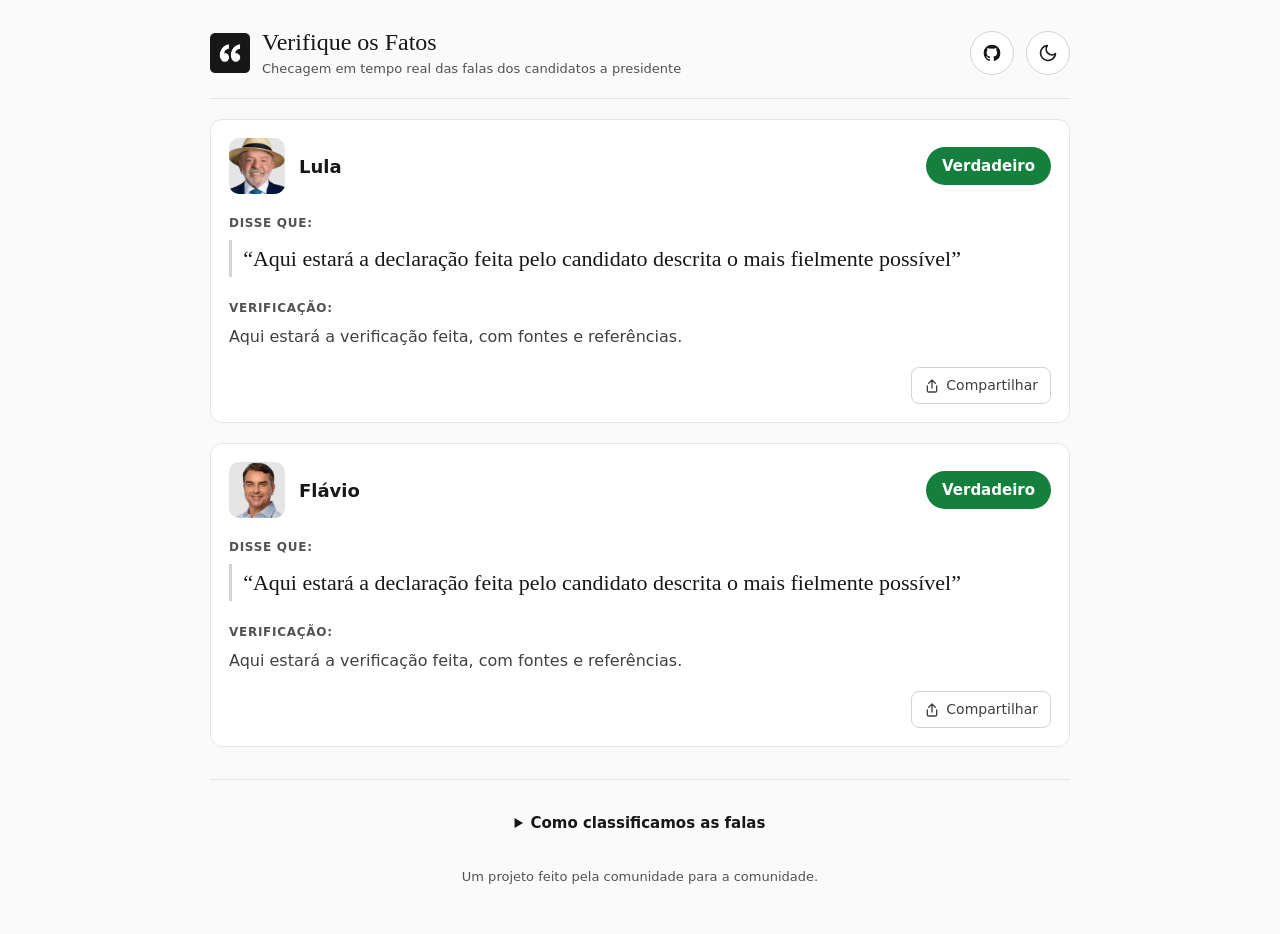
==== commit 49e11de8: "feat(og:image): adjust og image and add logo on header" ====
--- a/index.html
+++ b/index.html
@@ -31,8 +31,8 @@
 <meta property="og:url" content="https://verifiqueosfatos.com/">
 <meta property="og:title" content="Verifique os Fatos">
 <meta property="og:description" content="Acompanhe a checagem em tempo real das falas e propostas dos candidatos a presidente no debate eleitoral da Globo.">
-<meta property="og:image" content="https://verifiqueosfatos.com/verifiqueosfatos.png">
-<meta property="og:image:secure_url" content="https://verifiqueosfatos.com/verifiqueosfatos.png">
+<meta property="og:image" content="https://verifiqueosfatos.com/verifique-os-fatos.png">
+<meta property="og:image:secure_url" content="https://verifiqueosfatos.com/verifique-os-fatos.png">
 <meta property="og:image:type" content="image/jpeg">
 <meta property="og:image:width" content="1200">
 <meta property="og:image:height" content="630">
@@ -42,7 +42,7 @@
   <div class="layout">
     <header class="top">
       <span class="logo" aria-hidden="true">
-        <svg width="20" height="20" viewBox="0 0 24 24" fill="none" stroke="currentColor" stroke-width="2.5" stroke-linecap="round"><circle cx="11" cy="11" r="7"/><path d="m20 20-4-4"/></svg>
+        <img src="/icon.png" alt="" width="40" height="40" />  
       </span>
       <div>
         <h1>Verifique os Fatos</h1>
--- a/style.css
+++ b/style.css
@@ -66,9 +66,6 @@
   place-items: center;
   width: 40px;
   height: 40px;
-  border-radius: 10px;
-  background: var(--inv-bg);
-  color: var(--inv-fg);
 }
 
 h1 {
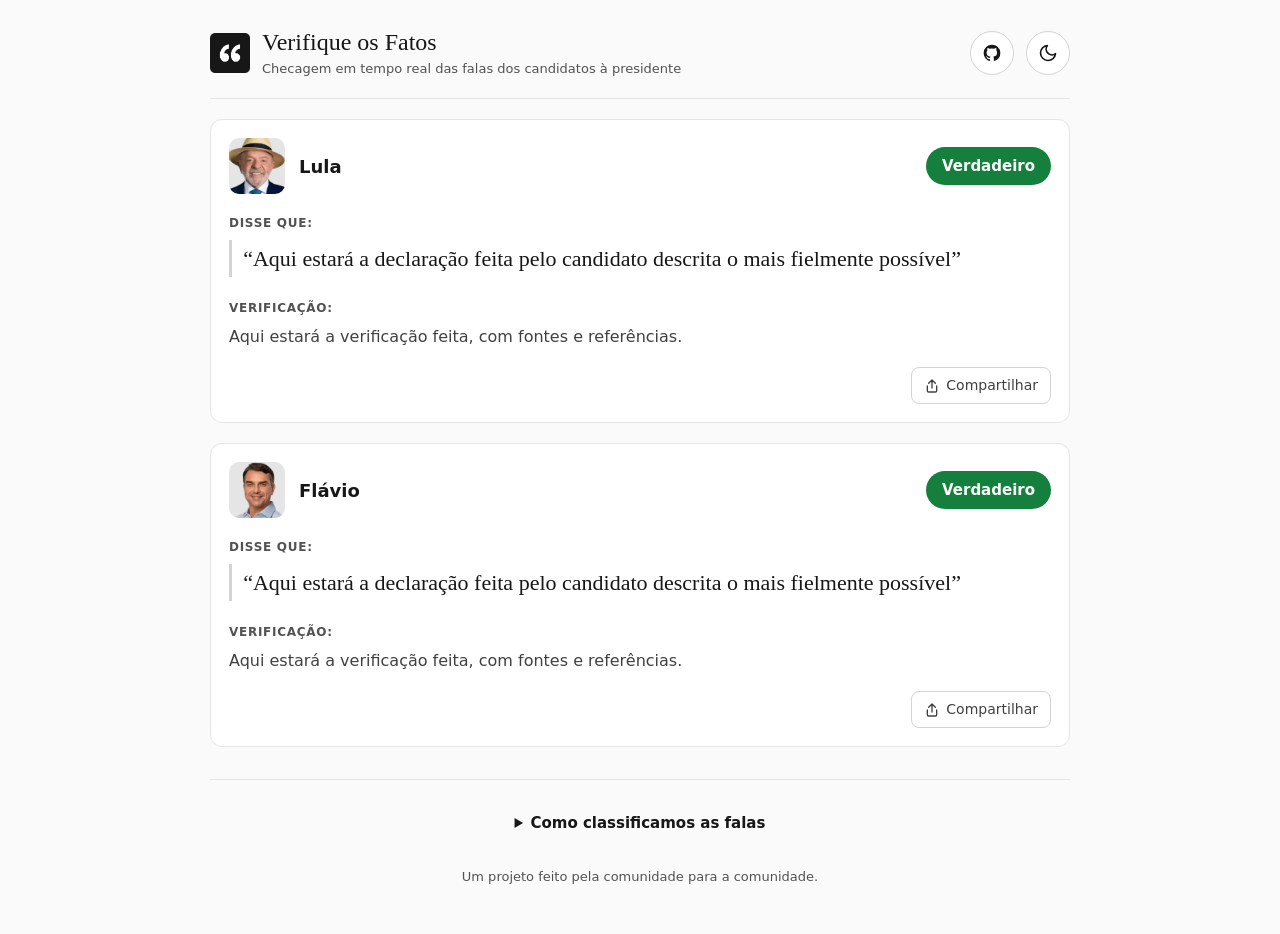
==== commit 030c2e42: "fix(text): adjust portuguese error text" ====
--- a/index.html
+++ b/index.html
@@ -23,14 +23,14 @@
   </script>
 
   <title>Verifique os Fatos</title>
-<meta name="description" content="Acompanhe a checagem em tempo real das falas e propostas dos candidatos a presidente no debate eleitoral da Globo.">
+<meta name="description" content="Acompanhe a checagem em tempo real das falas e propostas dos candidatos à presidente no debate eleitoral da Globo.">
 <link rel="canonical" href="https://verifiqueosfatos.com/">
 
 <!-- Open Graph (WhatsApp, Facebook, LinkedIn, Telegram, Discord) -->
 <meta property="og:locale" content="pt_BR">
 <meta property="og:url" content="https://verifiqueosfatos.com/">
 <meta property="og:title" content="Verifique os Fatos">
-<meta property="og:description" content="Acompanhe a checagem em tempo real das falas e propostas dos candidatos a presidente no debate eleitoral da Globo.">
+<meta property="og:description" content="Acompanhe a checagem em tempo real das falas e propostas dos candidatos à presidente no debate eleitoral da Globo.">
 <meta property="og:image" content="https://verifiqueosfatos.com/verifique-os-fatos.png">
 <meta property="og:image:secure_url" content="https://verifiqueosfatos.com/verifique-os-fatos.png">
 <meta property="og:image:type" content="image/jpeg">
@@ -46,7 +46,7 @@
       </span>
       <div>
         <h1>Verifique os Fatos</h1>
-        <p class="sub">Checagem em tempo real<span class="long"> das falas dos candidatos a presidente</span></p>
+        <p class="sub">Checagem em tempo real<span class="long"> das falas dos candidatos à presidente</span></p>
       </div>
       <a class="github" href="https://github.com/felippe-regazio/verifiqueosfatos" target="_blank" rel="noopener noreferrer" aria-label="GitHub">
         <svg width="20" height="20" viewBox="0 0 24 24" fill="currentColor" aria-hidden="true"><path d="M12 2A10 10 0 0 0 2 12c0 4.4 2.9 8.2 6.8 9.5.5.1.7-.2.7-.5v-1.7c-2.8.6-3.4-1.3-3.4-1.3-.5-1.2-1.1-1.5-1.1-1.5-.9-.6.1-.6.1-.6 1 .1 1.5 1 1.5 1 .9 1.5 2.3 1.1 2.9.8.1-.6.4-1.1.6-1.3-2.2-.3-4.6-1.1-4.6-5 0-1.1.4-2 1-2.7-.1-.3-.4-1.3.1-2.7 0 0 .8-.3 2.7 1a9.4 9.4 0 0 1 5 0c1.9-1.3 2.7-1 2.7-1 .5 1.4.2 2.4.1 2.7.6.7 1 1.6 1 2.7 0 3.9-2.4 4.7-4.6 5 .4.3.7.9.7 1.9v2.8c0 .3.2.6.7.5A10 10 0 0 0 22 12 10 10 0 0 0 12 2z"/></svg>
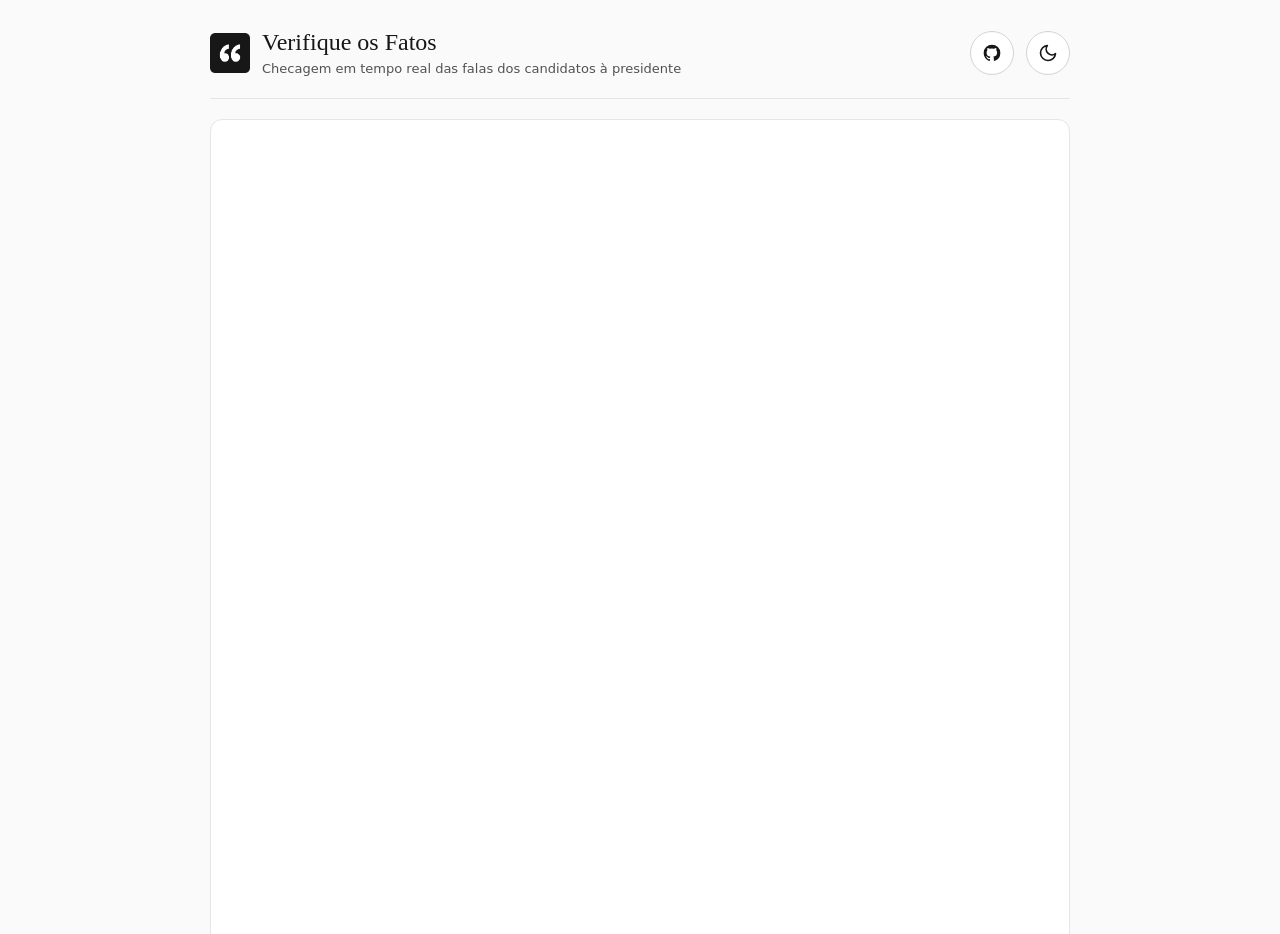
==== commit 19fe1faf: "Merge pull request #6 from mxs2/dark-mode-ux feat: corrige a conciliação de posts e reduz requests" ====
--- a/index.html
+++ b/index.html
@@ -33,7 +33,7 @@
 <meta property="og:description" content="Acompanhe a checagem em tempo real das falas e propostas dos candidatos à presidente no debate eleitoral da Globo.">
 <meta property="og:image" content="https://verifiqueosfatos.com/verifique-os-fatos.png">
 <meta property="og:image:secure_url" content="https://verifiqueosfatos.com/verifique-os-fatos.png">
-<meta property="og:image:type" content="image/jpeg">
+<meta property="og:image:type" content="image/png">
 <meta property="og:image:width" content="1200">
 <meta property="og:image:height" content="630">
 <meta property="og:image:alt" content="Verifique os Fatos">
@@ -57,7 +57,7 @@
       </button>
     </header>
 
-    <main class="loading"></main>
+    <main class="article-grid loading"></main>
 
     <footer class="foot">
       <details class="how">
@@ -77,6 +77,8 @@
     </footer>
   </div>
 
+  <button id="more" type="button" hidden></button>
+
   <script>
     const labels = {
       // name
@@ -97,98 +99,14 @@
       }
     };
 
-    // Keep state in memory
+    const main = document.querySelector('main');
+    const more = document.getElementById('more');
+
+    // Rendered cards keyed by their content, so unchanged posts are never re-created
+    let nodes = new Map();
+    let lastRaw = null;
+    let unseen = 0;
     let currentPosts = [];
-
-    function getLS() {
-      try {
-        return JSON.parse(localStorage.getItem('data')) || [];
-      } catch {
-        return [];
-      }
-    }
-
-    function createCardHTML(item, index) {
-      return `
-        <article class="card" id="f${index}">
-          <header>
-            <img src="/${labels.i[item.n]}" alt="" width="56" height="56" decoding="async" loading="lazy">
-            <h2>${labels.n[item.n]}</h2>
-            <span class="badge" data-c="${item.c}">${labels.c[item.c]}</span>
-          </header>
-          <span class="label">Disse que:</span>
-          <blockquote class="said">
-            <p>${escapeHTML(item.t)}</p>
-          </blockquote>
-          <span class="label">Verificação:</span>
-          <p>${escapeHTML(item.v)}</p>
-          ${createSourcesHTML(item.s)}
-          <button class="share" type="button" data-index="${index}">
-            <svg viewBox="0 0 24 24" width="16" height="16" fill="none" stroke="currentColor" stroke-width="2" stroke-linecap="round" stroke-linejoin="round" aria-hidden="true"><path d="M12 15V3m0 0L7 8m5-5 5 5M5 12v7a2 2 0 0 0 2 2h10a2 2 0 0 0 2-2v-7"/></svg>
-            <span>Compartilhar</span>
-          </button>
-        </article>
-      `;
-    }
-
-    function canRender(item) {
-      return !!(item && labels.n[item.n] && labels.c[item.c] && item.t != null && item.t !== '');
-    }
-
-    function render(newData, containerSelector = 'main') {
-      const items = (Array.isArray(newData) ? newData : getLS()).filter(canRender);
-
-      // Nothing to show: leave <main> truly empty so main:empty shows the empty-state message
-      if (!items.length) {
-        document.querySelector(containerSelector).innerHTML = '';
-        currentPosts = [];
-        return;
-      }
-
-      // 1. Skip completely if the content hasn't changed at all
-      if (JSON.stringify(items) === JSON.stringify(currentPosts)) {
-        return;
-      }
-
-      const mainTarget = document.querySelector(containerSelector);
-      if (!mainTarget) return;
-
-      // Ensure the .article-grid wrapper exists
-      let grid = mainTarget.querySelector('.article-grid');
-      if (!grid) {
-        grid = document.createElement('div');
-        grid.className = 'article-grid';
-        mainTarget.appendChild(grid);
-      }
-
-      // 2. If memory is empty (initial page load), render everything
-      if (currentPosts.length === 0) {
-        grid.innerHTML = items.map(createCardHTML).join('');
-      } else {
-        const y = window.scrollY;
-        const cards = grid.children;
-        for (let i = 0; i < items.length; i++) {
-          const prev = currentPosts[i];
-          const item = items[i];
-          if (cards[i] && prev && JSON.stringify(prev) === JSON.stringify(item)) continue;
-          const html = createCardHTML(item, i).trim();
-          if (cards[i]) cards[i].outerHTML = html;
-          else grid.insertAdjacentHTML('beforeend', html);
-        }
-        while (cards.length > items.length) cards[cards.length - 1].remove();
-        if (window.scrollY !== y) window.scrollTo(0, y);
-      }
-
-      // Update in-memory reference
-      currentPosts = items;
-
-      const shared = location.hash && document.getElementById(location.hash.slice(1));
-      if (shared) {
-        shared.classList.add('shared');
-        history.replaceState(null, '', location.pathname);
-        setTimeout(() => shared.scrollIntoView({ block: 'center' }), 400);
-      }
-    }
 
     function createSourcesHTML(sources) {
       const links = (Array.isArray(sources) ? sources : [])
@@ -204,41 +122,135 @@
       );
     }
 
-    function generateAlphanumeric(length = 6) {
-      const chars = 'ABCDEFGHIJKLMNOPQRSTUVWXYZabcdefghijklmnopqrstuvwxyz0123456789';
-      let result = '';
-      for (let i = 0; i < length; i++) {
-        result += chars.charAt(Math.floor(Math.random() * chars.length));
-      }
-      return result;
-    }
-    
+    function createCard(item) {
+      const el = document.createElement('article');
+      el.className = 'card';
+      el.innerHTML = `
+        <header>
+          <img src="/${labels.i[item.n]}" alt="" width="56" height="56" decoding="async" loading="lazy">
+          <h2>${labels.n[item.n]}</h2>
+          <span class="badge" data-c="${item.c}">${labels.c[item.c] || '?'}</span>
+        </header>
+        <span class="label">Disse que:</span>
+        <blockquote class="said">
+          <p>${escapeHTML(item.t)}</p>
+        </blockquote>
+        <span class="label">Verificação:</span>
+        <p>${escapeHTML(item.v)}</p>
+        ${createSourcesHTML(item.s)}
+        <button class="share" type="button">
+          <svg viewBox="0 0 24 24" width="16" height="16" fill="none" stroke="currentColor" stroke-width="2" stroke-linecap="round" stroke-linejoin="round" aria-hidden="true"><path d="M12 15V3m0 0L7 8m5-5 5 5M5 12v7a2 2 0 0 0 2 2h10a2 2 0 0 0 2-2v-7"/></svg>
+          <span>Compartilhar</span>
+        </button>`;
+      el.addEventListener('animationend', () => el.classList.remove('new'), { once: true });
+      return el;
+    }
+
+    function canRender(item) {
+      return !!(item && labels.n[item.n] && labels.c[item.c] && item.t != null && item.t !== '');
+    }
+
+    // Renders posts newest-first. Returns false if raw is not a valid posts array.
+    function render(raw) {
+      if (raw === lastRaw) return true;
+
+      let items;
+      try { items = JSON.parse(raw); } catch { return false; }
+      if (!Array.isArray(items)) return false;
+
+      // Nothing on screen yet (first visit boots with an empty list): don't animate everything
+      const first = nodes.size === 0;
+      const next = new Map();
+      const list = [];
+      let added = 0;
+
+      for (let i = items.length - 1; i >= 0; i--) {
+        const item = items[i];
+        if (!canRender(item)) continue;
+
+        const base = JSON.stringify(item);
+        let key = base;
+        for (let d = 1; next.has(key); d++) key = base + '#' + d;
+
+        let el = nodes.get(key);
+        if (!el) {
+          el = createCard(item);
+          if (!first) {
+            el.classList.add('new');
+            added++;
+          }
+        }
+        // The index in posts.json is the share link's id, and it shifts when a post is removed
+        el.id = `f${i}`;
+        el.querySelector('.share').dataset.index = i;
+        next.set(key, el);
+        list.push(el);
+      }
+
+      // Move/insert only what changed; leftover nodes at the end were removed from posts.json
+      let ref = main.firstChild;
+      for (const el of list) {
+        if (el === ref) ref = ref.nextSibling;
+        else main.insertBefore(el, ref);
+      }
+      while (ref) {
+        const n = ref.nextSibling;
+        ref.remove();
+        ref = n;
+      }
+
+      nodes = next;
+      lastRaw = raw;
+      currentPosts = items;
+
+      const shared = location.hash && document.getElementById(location.hash.slice(1));
+      if (shared) {
+        shared.classList.add('shared');
+        history.replaceState(null, '', location.pathname);
+        setTimeout(() => shared.scrollIntoView({ block: 'center' }), 400);
+      }
+
+      if (added && window.scrollY > main.offsetTop) {
+        unseen += added;
+        more.textContent = `↑ ${unseen} ${unseen > 1 ? 'novas verificações' : 'nova verificação'}`;
+        more.hidden = false;
+      }
+      return true;
+    }
+
     const DELAY = 15000;
-    const NOW = new Date();
-    const INTERVAL = DELAY + NOW.getSeconds();    
     const URI_POSTS_JSON = '/posts.json';
 
+    let timer, busy;
+
+    // Polls only while the tab is visible: hidden tabs cost zero requests
     function update() {
-      return fetch(`${URI_POSTS_JSON}?v=${generateAlphanumeric()}`)
-        .then(r => r.json())
-        .then(data => {
+      clearTimeout(timer);
+      if (busy || document.hidden) return Promise.resolve();
+      busy = true;
+
+      // A hung request would keep busy set and block every later update
+      const signal = AbortSignal.timeout ? AbortSignal.timeout(10000) : undefined;
+
+      return fetch(`${URI_POSTS_JSON}?v=${Date.now()}`, { signal })
+        .then(r => {
+          if (!r.ok) throw r.status;
+          return r.text();
+        })
+        .then(raw => {
           // First answer from the server: from now on an empty list really means "nothing yet"
-          document.querySelector('main').classList.remove('loading');
-
-          if (!Array.isArray(data)) return;
-
-          if (!data.length) {
-            window.localStorage.removeItem('data');
-            render([]);
-          }
-
-          if (data && data.length) {
-            // Save to localStorage and update DOM incrementally
-            localStorage.setItem('data', JSON.stringify(data));
-            render(data);
+          main.classList.remove('loading');
+
+          if (raw !== lastRaw && render(raw)) {
+            try { localStorage.setItem('data', raw); } catch {}
           }
         })
-        .catch(console.error);
+        .catch(console.error)
+        .finally(() => {
+          busy = false;
+          // Jitter spreads clients so they don't hit the host in sync
+          if (!document.hidden) timer = setTimeout(update, DELAY + Math.random() * 5000);
+        });
     }
 
     const themeButton = document.querySelector('.theme');
@@ -274,13 +286,24 @@
       } catch {}
     });
 
+    more.addEventListener('click', () => window.scrollTo({ top: 0, behavior: 'smooth' }));
+    window.addEventListener('scroll', () => {
+      if (unseen && window.scrollY <= main.offsetTop) {
+        unseen = 0;
+        more.hidden = true;
+      }
+    }, { passive: true });
+
+    document.addEventListener('visibilitychange', update);
+    window.addEventListener('online', update);
+
     // Initial render from localStorage, then perform first fetch
-    render();
+    let saved = null;
+    try { saved = localStorage.getItem('data'); } catch {}
+    render(saved || '[]');
     // Live region is enabled only after the first cards settle (screen readers
     // announce DOM changes asynchronously), so just checks that arrive later are read
     update().then(() => setTimeout(() => document.querySelector('main').setAttribute('aria-live', 'polite'), 1000));
-    setInterval(update, INTERVAL);
-
     // Keeps the screen on while the page is visible, so the phone doesn't sleep
     // during the debate. The browser releases the lock when the tab is hidden,
     // so it's requested again on return. Fails silently where unsupported.
--- a/style.css
+++ b/style.css
@@ -381,3 +381,50 @@
     display: none;
   }
 }
+
+
+/* Skip layout/paint for off-screen cards on long lists */
+.card {
+  content-visibility: auto;
+  contain-intrinsic-size: auto 320px;
+}
+
+/* Cards that arrive in an update slide in; the initial load is not animated */
+.card.new {
+  animation: in .4s ease-out;
+}
+
+@keyframes in {
+  from {
+    opacity: 0;
+    transform: translateY(-8px);
+  }
+}
+
+@media (prefers-reduced-motion: reduce) {
+  .card.new {
+    animation: none;
+  }
+}
+
+/* "↑ N novas verificações": shown when new cards arrive while reading mid-list */
+#more {
+  position: fixed;
+  top: 12px;
+  left: 50%;
+  transform: translateX(-50%);
+  padding: 8px 16px;
+  border: 0;
+  border-radius: 99px;
+  background: var(--inv-bg);
+  color: var(--inv-fg);
+  font: inherit;
+  font-size: 14px;
+  font-weight: 600;
+  box-shadow: 0 4px 12px rgb(0 0 0 / .25);
+  cursor: pointer;
+}
+
+#more[hidden] {
+  display: none;
+}
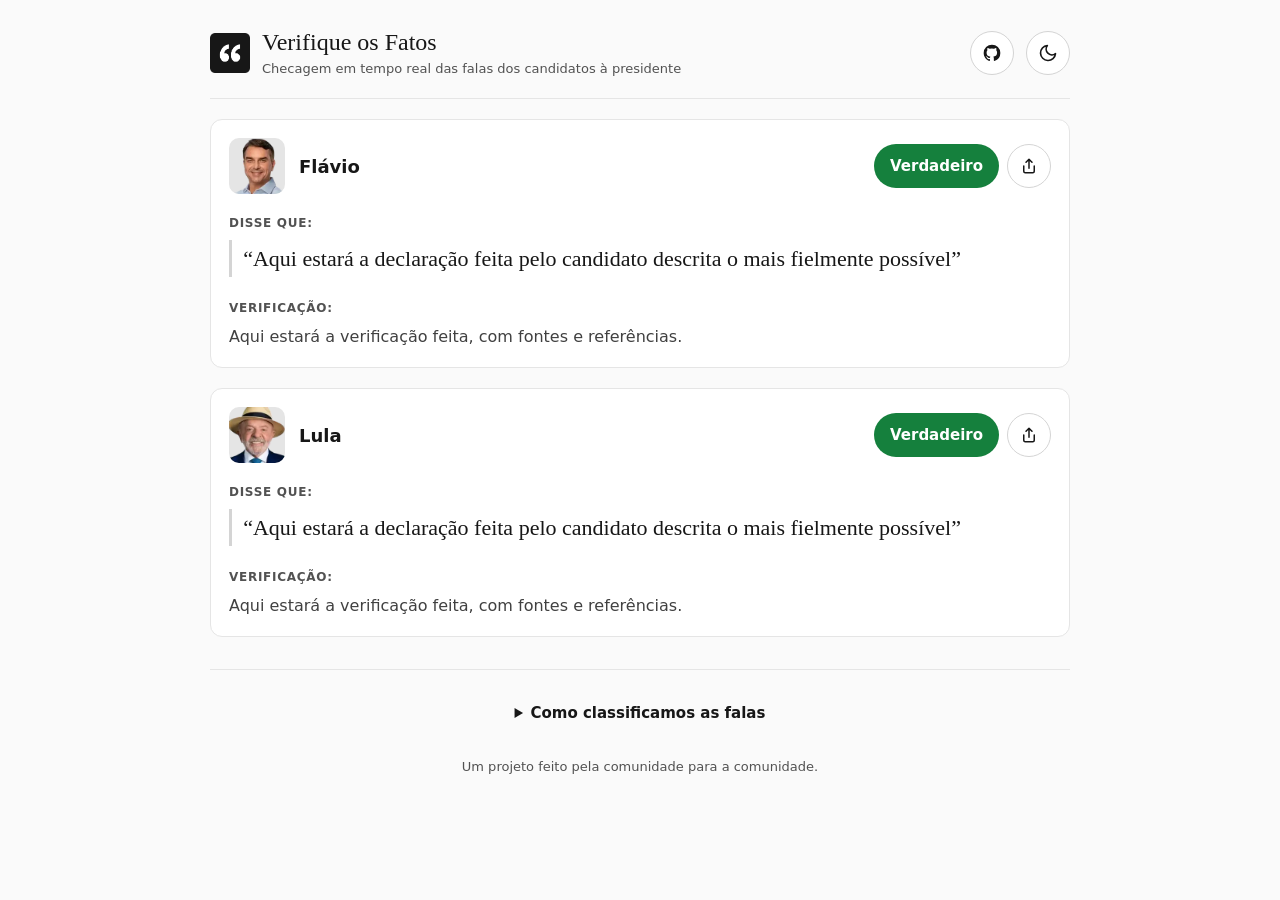
==== commit 3c0a0782: "feat(share): alinha a imagem ao feed e concentra o compartilhar no modal - Selo, avatar e rótulo "Di" ====
--- a/index.html
+++ b/index.html
@@ -79,6 +79,40 @@
 
   <button id="more" type="button" hidden></button>
 
+  <!-- SHARE: início. Botão de compartilhar em cada card; a janela (share.js e share.css) só é baixada no primeiro clique.
+       Para remover o recurso: apague este bloco SHARE, share.js, share.css e o bloco SHARE do style.css. -->
+  <script>
+    (() => {
+      const shareIcon = '<svg width="18" height="18" viewBox="0 0 24 24" fill="none" stroke="currentColor" stroke-width="2" stroke-linecap="round" stroke-linejoin="round" aria-hidden="true"><path d="M12 15V3m-4 4 4-4 4 4M5 12v7a2 2 0 0 0 2 2h10a2 2 0 0 0 2-2v-7"/></svg>';
+
+      // Hook read by createCardHTML: adds the share button next to the badge
+      self.cardExtra = item => `<button type="button" class="story" aria-label="Compartilhar checagem de ${labels.n[item.n]} como imagem">${shareIcon}</button>`;
+
+      // Resolves when the element loads; on a network error it is removed so the next click retries
+      const load = (tag, attrs) => new Promise((resolve, reject) => {
+        const el = Object.assign(document.createElement(tag), attrs);
+        el.onload = resolve;
+        el.onerror = () => {
+          el.remove();
+          reject();
+        };
+        document.head.append(el);
+      });
+
+      let loading;
+      document.addEventListener('click', e => {
+        const button = e.target.closest('.card .story');
+        if (!button) return;
+        loading = loading || Promise.all([
+          load('link', { rel: 'stylesheet', href: '/share.css' }),
+          load('script', { src: '/share.js' }),
+        ]);
+        loading.then(() => self.openShare && self.openShare(button), () => loading = null);
+      });
+    })();
+  </script>
+  <!-- SHARE: fim -->
+
   <script>
     const labels = {
       // name
@@ -129,7 +163,10 @@
         <header>
           <img src="/${labels.i[item.n]}" alt="" width="56" height="56" decoding="async" loading="lazy">
           <h2>${labels.n[item.n]}</h2>
-          <span class="badge" data-c="${item.c}">${labels.c[item.c] || '?'}</span>
+          <div class="tags">
+            <span class="badge" data-c="${item.c}">${labels.c[item.c] || '?'}</span>
+            ${self.cardExtra ? cardExtra(item) : ''}
+          </div>
         </header>
         <span class="label">Disse que:</span>
         <blockquote class="said">
@@ -137,11 +174,7 @@
         </blockquote>
         <span class="label">Verificação:</span>
         <p>${escapeHTML(item.v)}</p>
-        ${createSourcesHTML(item.s)}
-        <button class="share" type="button">
-          <svg viewBox="0 0 24 24" width="16" height="16" fill="none" stroke="currentColor" stroke-width="2" stroke-linecap="round" stroke-linejoin="round" aria-hidden="true"><path d="M12 15V3m0 0L7 8m5-5 5 5M5 12v7a2 2 0 0 0 2 2h10a2 2 0 0 0 2-2v-7"/></svg>
-          <span>Compartilhar</span>
-        </button>`;
+        ${createSourcesHTML(item.s)}`;
       el.addEventListener('animationend', () => el.classList.remove('new'), { once: true });
       return el;
     }
@@ -182,7 +215,6 @@
         }
         // The index in posts.json is the share link's id, and it shifts when a post is removed
         el.id = `f${i}`;
-        el.querySelector('.share').dataset.index = i;
         next.set(key, el);
         list.push(el);
       }
@@ -263,28 +295,6 @@
         localStorage.setItem('theme', dark ? 'dark' : 'light');
       } catch {}
     };
-
-    document.addEventListener('click', async (e) => {
-      const btn = e.target.closest('.share');
-      const item = btn && currentPosts[btn.dataset.index];
-      if (!item) return;
-
-      const title = `Veja se ${labels.n[item.n]} falou a verdade`;
-      const text = `${labels.n[item.n]} disse que: "${item.t}"\n\nSerá que é verdade? Veja a checagem:`;
-      const url = `${location.origin}/#f${btn.dataset.index}`;
-
-      if (navigator.share) {
-        navigator.share({ title, text, url }).catch(() => {});
-        return;
-      }
-
-      try {
-        await navigator.clipboard.writeText(`${text}\n${url}`);
-        const label = btn.querySelector('span');
-        label.textContent = 'Copiado!';
-        setTimeout(() => label.textContent = 'Compartilhar', 2000);
-      } catch {}
-    });
 
     more.addEventListener('click', () => window.scrollTo({ top: 0, behavior: 'smooth' }));
     window.addEventListener('scroll', () => {
--- a/style.css
+++ b/style.css
@@ -197,16 +197,25 @@
 
 .card h2 {
   flex: 1;
+  min-width: 0;
   margin: 0;
   font-size: 18px;
   font-weight: 600;
 }
 
+/* Badge de resultado e ações opcionais do card (ex.: compartilhar) */
+.tags {
+  flex: none;
+  display: flex;
+  align-items: center;
+  gap: 8px;
+}
+
 .badge {
   flex: none;
   display: inline-flex;
   align-items: center;
-  height: 38px;
+  height: 44px;
   padding: 0 16px;
   background: var(--tone);
   border-radius: 99px;
@@ -298,32 +307,6 @@
 .card.shared {
   border-color: var(--ink);
   box-shadow: 0 0 0 1px var(--ink);
-}
-
-.share {
-  display: flex;
-  align-items: center;
-  gap: 6px;
-  margin: 18px 0 0 auto;
-  padding: 7px 12px;
-  background: none;
-  border: 1px solid var(--line2);
-  border-radius: 8px;
-  color: var(--ink2);
-  font: inherit;
-  font-size: 14px;
-  font-weight: 500;
-  cursor: pointer;
-}
-
-.share:hover {
-  border-color: var(--ink);
-  color: var(--ink);
-}
-
-.share:focus-visible {
-  outline: 2px solid var(--ink);
-  outline-offset: 2px;
 }
 
 @media (max-width: 600px) {
@@ -428,3 +411,19 @@
 #more[hidden] {
   display: none;
 }
+
+/* SHARE: botão do card. A janela fica em share.css, carregada sob demanda. Para remover o recurso: apague este bloco, share.js, share.css e o bloco SHARE do index.html. */
+.story {
+  flex: none;
+  display: grid;
+  place-items: center;
+  width: 44px;
+  height: 44px;
+  padding: 0;
+  background: var(--surface);
+  border: 1px solid var(--line2);
+  border-radius: 50%;
+  color: var(--ink);
+  cursor: pointer;
+}
+/* SHARE: fim */
